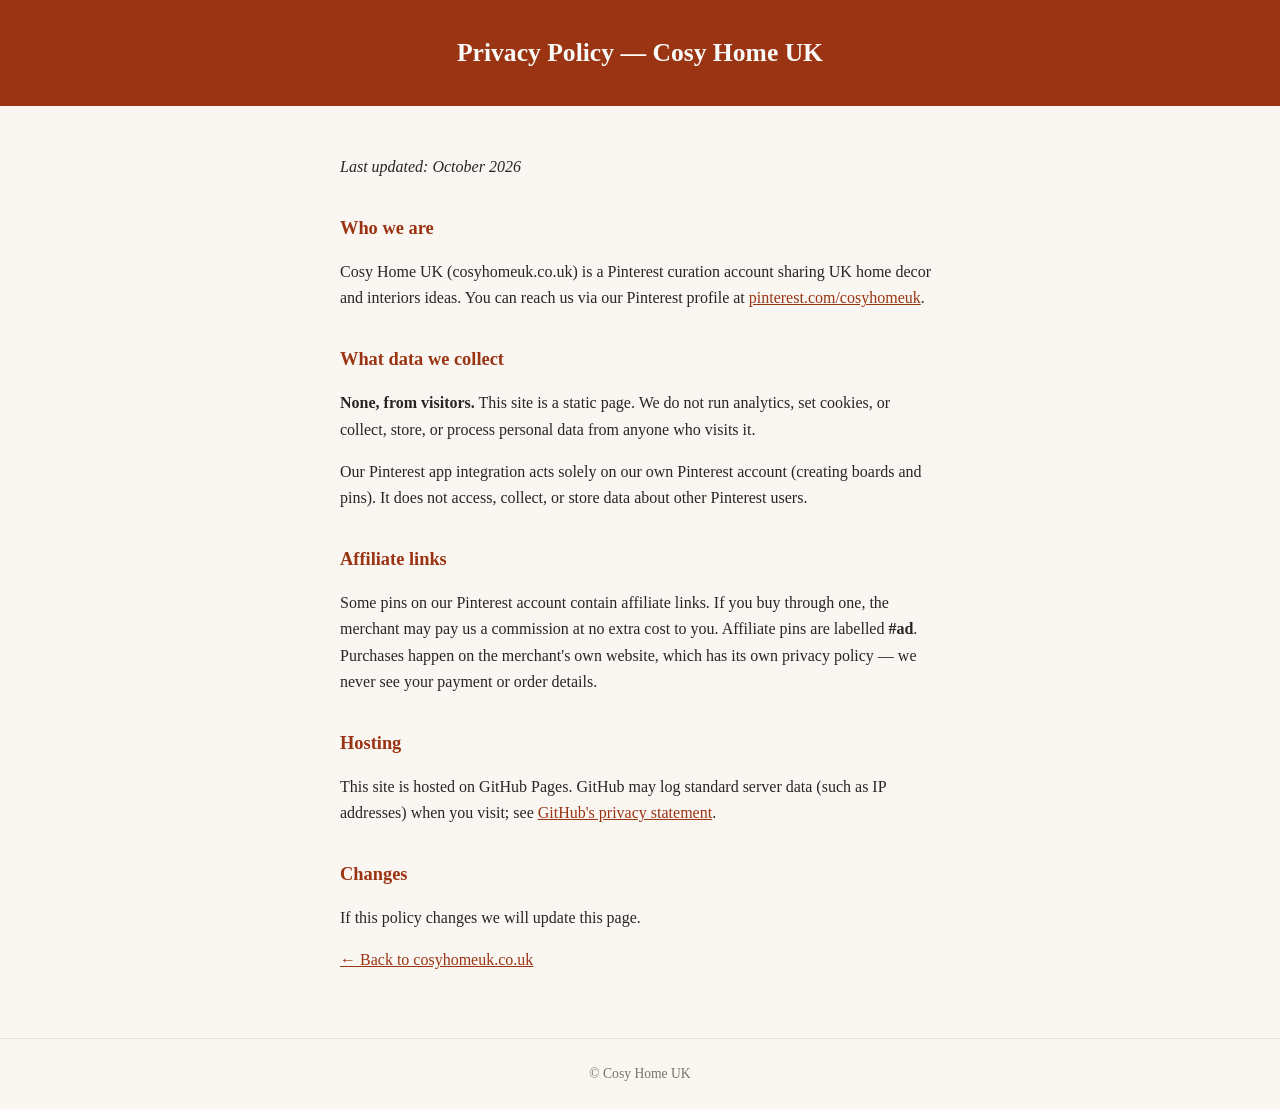
==== privacy/index.html @ 43ac1a2d "Build out site: landing page, styled privacy policy, CNAME for cosyhomeuk.co.uk" ====
<!doctype html>
<html lang="en-GB">
<head>
  <meta charset="utf-8">
  <meta name="viewport" content="width=device-width, initial-scale=1">
  <title>Privacy Policy — Cosy Home UK</title>
  <style>
    * { box-sizing: border-box; }
    body {
      font-family: Georgia, 'Times New Roman', serif;
      margin: 0; color: #292524; background: #faf7f2; line-height: 1.65;
    }
    header { background: #9a3412; color: #fafaf9; padding: 2rem 1.5rem; text-align: center; }
    header h1 { margin: 0; font-size: 1.6rem; }
    main { max-width: 40rem; margin: 0 auto; padding: 2rem 1.25rem 3rem; }
    h2 { font-size: 1.15rem; color: #9a3412; margin-top: 2rem; }
    a { color: #9a3412; }
    footer { text-align: center; padding: 1.5rem; font-size: 0.85rem; color: #78716c;
      border-top: 1px solid #e7e0d8; }
  </style>
</head>
<body>
  <header><h1>Privacy Policy — Cosy Home UK</h1></header>
  <main>
    <p><em>Last updated: October 2026</em></p>

    <h2>Who we are</h2>
    <p>Cosy Home UK (cosyhomeuk.co.uk) is a Pinterest curation account sharing UK home decor
    and interiors ideas. You can reach us via our Pinterest profile at
    <a href="https://www.pinterest.com/cosyhomeuk/">pinterest.com/cosyhomeuk</a>.</p>

    <h2>What data we collect</h2>
    <p><strong>None, from visitors.</strong> This site is a static page. We do not run analytics,
    set cookies, or collect, store, or process personal data from anyone who visits it.</p>
    <p>Our Pinterest app integration acts solely on our own Pinterest account (creating boards
    and pins). It does not access, collect, or store data about other Pinterest users.</p>

    <h2>Affiliate links</h2>
    <p>Some pins on our Pinterest account contain affiliate links. If you buy through one, the
    merchant may pay us a commission at no extra cost to you. Affiliate pins are labelled
    <strong>#ad</strong>. Purchases happen on the merchant's own website, which has its own
    privacy policy — we never see your payment or order details.</p>

    <h2>Hosting</h2>
    <p>This site is hosted on GitHub Pages. GitHub may log standard server data (such as IP
    addresses) when you visit; see
    <a href="https://docs.github.com/en/site-policy/privacy-policies/github-general-privacy-statement">GitHub's privacy statement</a>.</p>

    <h2>Changes</h2>
    <p>If this policy changes we will update this page.</p>
    <p><a href="/">← Back to cosyhomeuk.co.uk</a></p>
  </main>
  <footer>© Cosy Home UK</footer>
</body>
</html>
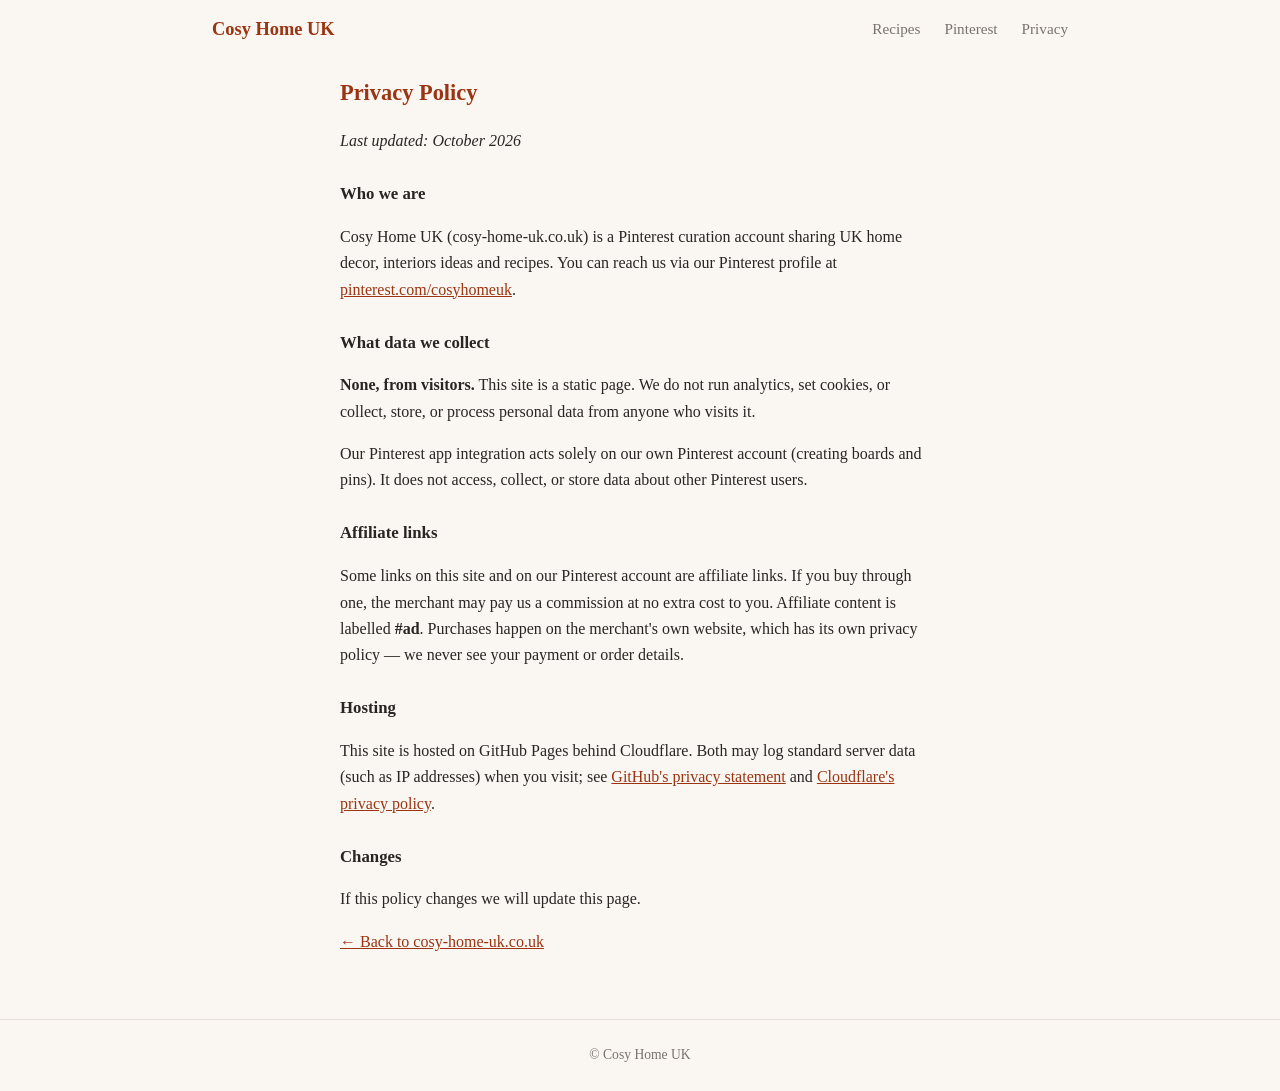
==== commit 95f59c43: "Rebuild site: cosy aesthetic, recipes section with 3 recipes, kit blocks ready for affiliate links" ====
--- a/privacy/index.html
+++ b/privacy/index.html
@@ -4,52 +4,50 @@
   <meta charset="utf-8">
   <meta name="viewport" content="width=device-width, initial-scale=1">
   <title>Privacy Policy — Cosy Home UK</title>
-  <style>
-    * { box-sizing: border-box; }
-    body {
-      font-family: Georgia, 'Times New Roman', serif;
-      margin: 0; color: #292524; background: #faf7f2; line-height: 1.65;
-    }
-    header { background: #9a3412; color: #fafaf9; padding: 2rem 1.5rem; text-align: center; }
-    header h1 { margin: 0; font-size: 1.6rem; }
-    main { max-width: 40rem; margin: 0 auto; padding: 2rem 1.25rem 3rem; }
-    h2 { font-size: 1.15rem; color: #9a3412; margin-top: 2rem; }
-    a { color: #9a3412; }
-    footer { text-align: center; padding: 1.5rem; font-size: 0.85rem; color: #78716c;
-      border-top: 1px solid #e7e0d8; }
-  </style>
+  <link rel="stylesheet" href="/site.css">
 </head>
 <body>
-  <header><h1>Privacy Policy — Cosy Home UK</h1></header>
-  <main>
+  <nav class="site-nav">
+    <a class="brand" href="/">Cosy Home UK</a>
+    <div class="links">
+      <a href="/recipes/">Recipes</a>
+      <a href="https://www.pinterest.com/cosyhomeuk/">Pinterest</a>
+      <a href="/privacy/">Privacy</a>
+    </div>
+  </nav>
+
+  <main class="narrow">
+    <h2 style="margin-top:1rem">Privacy Policy</h2>
     <p><em>Last updated: October 2026</em></p>
 
-    <h2>Who we are</h2>
-    <p>Cosy Home UK (cosyhomeuk.co.uk) is a Pinterest curation account sharing UK home decor
-    and interiors ideas. You can reach us via our Pinterest profile at
+    <h3>Who we are</h3>
+    <p>Cosy Home UK (cosy-home-uk.co.uk) is a Pinterest curation account sharing UK home decor,
+    interiors ideas and recipes. You can reach us via our Pinterest profile at
     <a href="https://www.pinterest.com/cosyhomeuk/">pinterest.com/cosyhomeuk</a>.</p>
 
-    <h2>What data we collect</h2>
+    <h3>What data we collect</h3>
     <p><strong>None, from visitors.</strong> This site is a static page. We do not run analytics,
     set cookies, or collect, store, or process personal data from anyone who visits it.</p>
     <p>Our Pinterest app integration acts solely on our own Pinterest account (creating boards
     and pins). It does not access, collect, or store data about other Pinterest users.</p>
 
-    <h2>Affiliate links</h2>
-    <p>Some pins on our Pinterest account contain affiliate links. If you buy through one, the
-    merchant may pay us a commission at no extra cost to you. Affiliate pins are labelled
-    <strong>#ad</strong>. Purchases happen on the merchant's own website, which has its own
-    privacy policy — we never see your payment or order details.</p>
+    <h3>Affiliate links</h3>
+    <p>Some links on this site and on our Pinterest account are affiliate links. If you buy
+    through one, the merchant may pay us a commission at no extra cost to you. Affiliate
+    content is labelled <strong>#ad</strong>. Purchases happen on the merchant's own website,
+    which has its own privacy policy — we never see your payment or order details.</p>
 
-    <h2>Hosting</h2>
-    <p>This site is hosted on GitHub Pages. GitHub may log standard server data (such as IP
-    addresses) when you visit; see
-    <a href="https://docs.github.com/en/site-policy/privacy-policies/github-general-privacy-statement">GitHub's privacy statement</a>.</p>
+    <h3>Hosting</h3>
+    <p>This site is hosted on GitHub Pages behind Cloudflare. Both may log standard server
+    data (such as IP addresses) when you visit; see
+    <a href="https://docs.github.com/en/site-policy/privacy-policies/github-general-privacy-statement">GitHub's privacy statement</a>
+    and <a href="https://www.cloudflare.com/privacypolicy/">Cloudflare's privacy policy</a>.</p>
 
-    <h2>Changes</h2>
+    <h3>Changes</h3>
     <p>If this policy changes we will update this page.</p>
-    <p><a href="/">← Back to cosyhomeuk.co.uk</a></p>
+    <p><a href="/">← Back to cosy-home-uk.co.uk</a></p>
   </main>
-  <footer>© Cosy Home UK</footer>
+
+  <footer class="site-footer">© Cosy Home UK</footer>
 </body>
 </html>
--- a/site.css
+++ b/site.css
@@ -0,0 +1,186 @@
+/* Cosy Home UK — shared site styles. Warm neutrals, serif type, soft cards. */
+
+:root {
+  --bg: #faf7f2;
+  --card: #ffffff;
+  --text: #292524;
+  --muted: #78716c;
+  --accent: #9a3412;
+  --accent-soft: #f5e9dd;
+  --border: #e7e0d8;
+}
+
+* { box-sizing: border-box; }
+
+body {
+  margin: 0;
+  font-family: Georgia, 'Times New Roman', serif;
+  background: var(--bg);
+  color: var(--text);
+  line-height: 1.65;
+}
+
+a { color: var(--accent); }
+
+/* ── Chrome ─────────────────────────────────────────── */
+
+.site-nav {
+  display: flex;
+  align-items: center;
+  justify-content: space-between;
+  padding: 0.9rem 1.25rem;
+  max-width: 56rem;
+  margin: 0 auto;
+}
+
+.site-nav .brand {
+  font-size: 1.15rem;
+  font-weight: bold;
+  color: var(--accent);
+  text-decoration: none;
+}
+
+.site-nav .links a {
+  margin-left: 1.25rem;
+  color: var(--muted);
+  text-decoration: none;
+  font-size: 0.95rem;
+}
+
+.site-nav .links a:hover { color: var(--accent); }
+
+main { max-width: 56rem; margin: 0 auto; padding: 0 1.25rem 3rem; }
+main.narrow { max-width: 40rem; }
+
+.site-footer {
+  text-align: center;
+  padding: 1.5rem;
+  font-size: 0.85rem;
+  color: var(--muted);
+  border-top: 1px solid var(--border);
+}
+.site-footer a { color: var(--muted); margin: 0 0.5rem; }
+
+/* ── Hero ───────────────────────────────────────────── */
+
+.hero {
+  position: relative;
+  border-radius: 16px;
+  overflow: hidden;
+  margin: 1rem 0 2rem;
+  min-height: 320px;
+  display: flex;
+  align-items: flex-end;
+}
+
+.hero img {
+  position: absolute;
+  inset: 0;
+  width: 100%;
+  height: 100%;
+  object-fit: cover;
+}
+
+.hero .overlay {
+  position: relative;
+  width: 100%;
+  padding: 2rem;
+  background: linear-gradient(transparent, rgba(28, 20, 14, 0.75));
+  color: #fafaf9;
+}
+
+.hero h1 { margin: 0 0 0.4rem; font-size: 2.2rem; }
+.hero p { margin: 0; max-width: 34rem; opacity: 0.92; }
+
+/* ── Sections & cards ───────────────────────────────── */
+
+h2 {
+  font-size: 1.4rem;
+  color: var(--accent);
+  margin: 2.4rem 0 0.8rem;
+}
+h3 { font-size: 1.05rem; margin: 1.6rem 0 0.4rem; }
+
+.card-grid {
+  display: grid;
+  grid-template-columns: repeat(auto-fill, minmax(230px, 1fr));
+  gap: 1.25rem;
+  margin-top: 1rem;
+}
+
+.card {
+  background: var(--card);
+  border: 1px solid var(--border);
+  border-radius: 12px;
+  overflow: hidden;
+  text-decoration: none;
+  color: var(--text);
+  display: flex;
+  flex-direction: column;
+}
+
+.card img { width: 100%; height: 190px; object-fit: cover; }
+
+.card .body { padding: 0.9rem 1rem 1rem; }
+.card .body strong { display: block; font-size: 1.02rem; }
+.card .body span { color: var(--muted); font-size: 0.88rem; }
+.card:hover { border-color: var(--accent); }
+
+.note {
+  background: var(--accent-soft);
+  border-radius: 10px;
+  padding: 1rem 1.15rem;
+  font-size: 0.95rem;
+  margin-top: 1rem;
+}
+
+/* ── Recipe page ────────────────────────────────────── */
+
+.recipe-hero {
+  width: 100%;
+  max-height: 420px;
+  object-fit: cover;
+  border-radius: 14px;
+  margin-top: 1rem;
+}
+
+.recipe-meta {
+  display: flex;
+  gap: 1.5rem;
+  color: var(--muted);
+  font-size: 0.9rem;
+  margin: 0.8rem 0 0.2rem;
+}
+
+.recipe-cols {
+  display: grid;
+  grid-template-columns: 1fr 2fr;
+  gap: 2rem;
+}
+@media (max-width: 640px) { .recipe-cols { grid-template-columns: 1fr; } }
+
+.ingredients {
+  background: var(--card);
+  border: 1px solid var(--border);
+  border-radius: 12px;
+  padding: 1rem 1.2rem;
+  height: fit-content;
+}
+.ingredients ul { margin: 0.5rem 0 0; padding-left: 1.1rem; }
+.ingredients li { margin-bottom: 0.35rem; }
+
+.method ol { padding-left: 1.2rem; }
+.method li { margin-bottom: 0.8rem; }
+
+.kit-list { display: flex; flex-direction: column; gap: 0.6rem; margin-top: 0.8rem; }
+.kit-item {
+  background: var(--card);
+  border: 1px solid var(--border);
+  border-radius: 10px;
+  padding: 0.8rem 1rem;
+  display: flex;
+  justify-content: space-between;
+  align-items: baseline;
+  gap: 1rem;
+}
+.kit-item .why { color: var(--muted); font-size: 0.88rem; }
